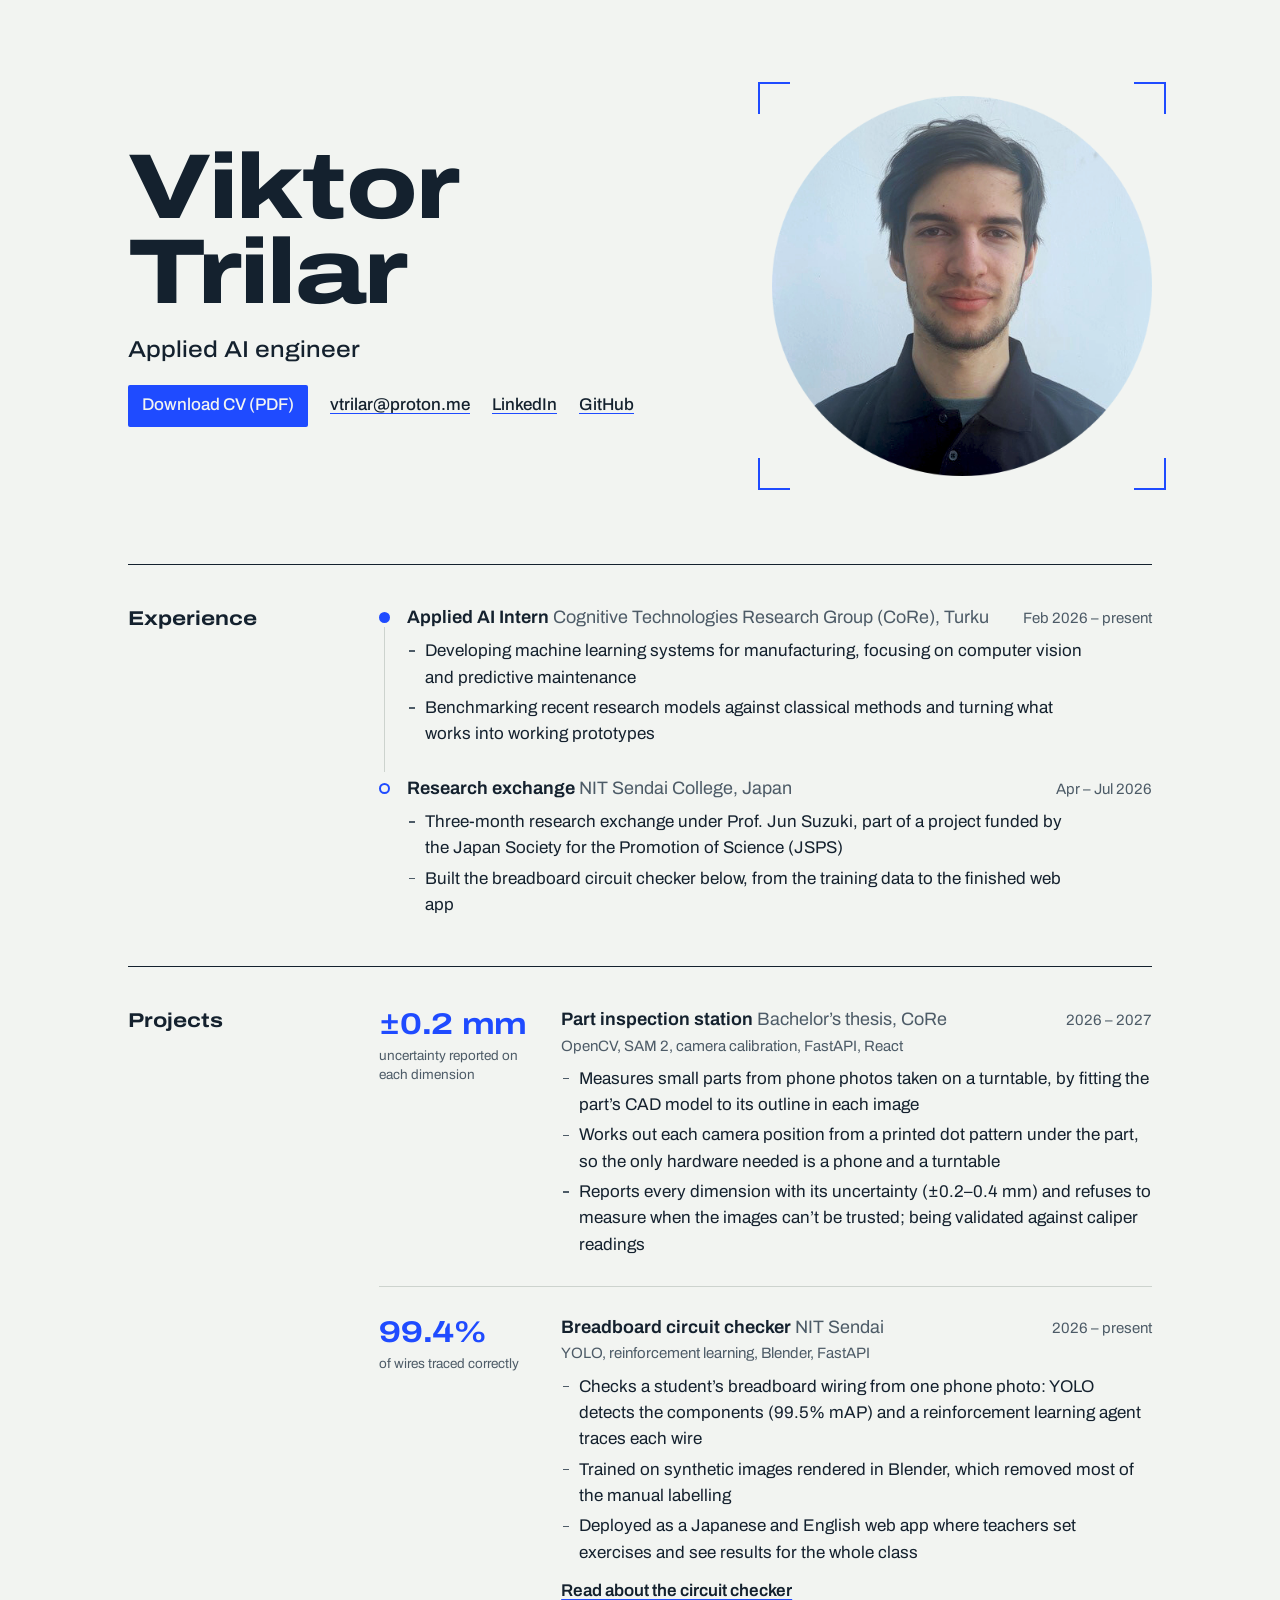
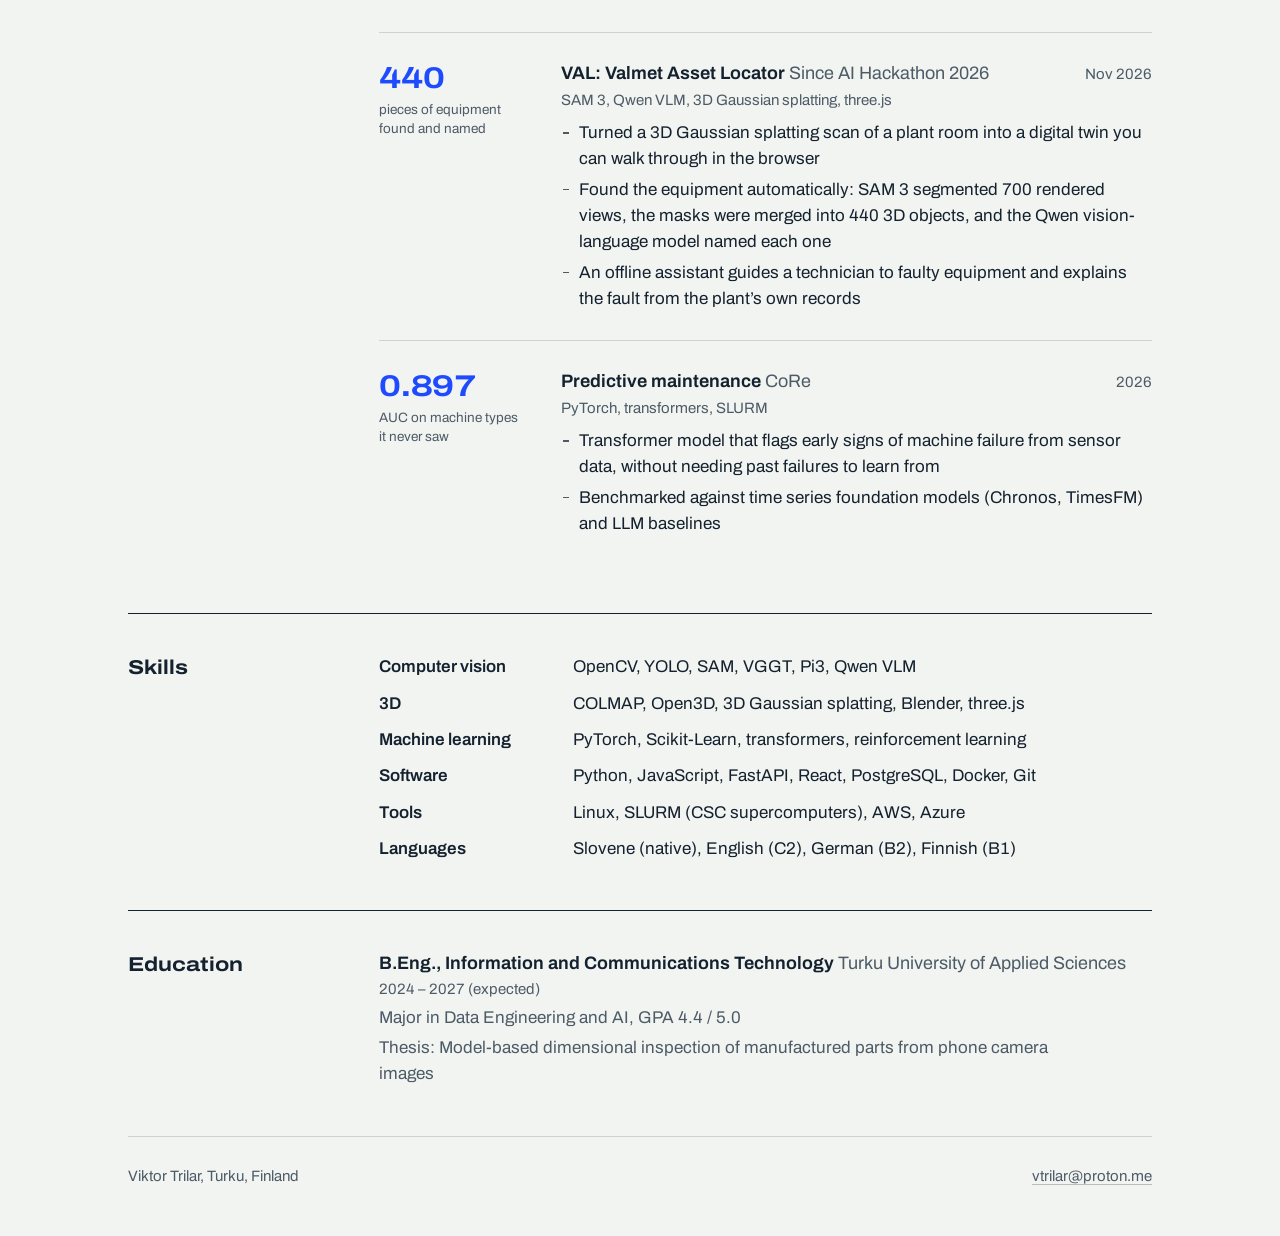
==== index.html @ 52348355 "Add benchmark baselines and journal publication note Co-Authored-By: Claude Opus 5.5 <noreply@anthro" ====
<!DOCTYPE html>
<html lang="en">
<head>
    <meta charset="UTF-8">
    <meta name="viewport" content="width=device-width, initial-scale=1.0">
    <title>Viktor Trilar, Applied AI Engineer</title>
    <meta name="description" content="Viktor Trilar is an applied AI engineer working on computer vision for manufacturing: measuring parts from phone photos, checking breadboard circuits, and turning 3D scans into digital twins.">
    <meta property="og:title" content="Viktor Trilar, Applied AI Engineer">
    <meta property="og:description" content="Computer vision for manufacturing: part inspection from phone photos, breadboard circuit checking, 3D digital twins.">
    <meta property="og:image" content="https://viktortrilar.github.io/Images/og_image.png">
    <meta property="og:image:width" content="1200">
    <meta property="og:image:height" content="630">
    <meta property="og:image:alt" content="Viktor Trilar, Applied AI engineer">
    <meta property="og:url" content="https://viktortrilar.github.io/">
    <meta property="og:type" content="website">
    <meta property="og:site_name" content="Viktor Trilar">
    <meta name="twitter:card" content="summary_large_image">
    <meta name="theme-color" content="#1F4BFF">
    <link rel="preconnect" href="https://fonts.googleapis.com">
    <link rel="preconnect" href="https://fonts.gstatic.com" crossorigin>
    <link href="https://fonts.googleapis.com/css2?family=Archivo:wdth,wght@62..125,100..900&display=swap" rel="stylesheet">
    <link rel="stylesheet" href="styles.css?v=2">
</head>
<body>

<div class="wrap">

    <header class="hero">
        <div>
            <h1 class="name">Viktor Trilar</h1>
            <p class="role">Applied AI engineer</p>
            <ul class="contact">
                <li class="cv"><a href="Images/Viktor_Trilar_CV.pdf" target="_blank" rel="noopener">Download CV (PDF)</a></li>
                <li><a href="mailto:vtrilar@proton.me">vtrilar@proton.me</a></li>
                <li><a href="https://www.linkedin.com/in/viktortrilar/" target="_blank" rel="noopener">LinkedIn</a></li>
                <li><a href="https://github.com/viktortrilar" target="_blank" rel="noopener">GitHub</a></li>
            </ul>
        </div>

        <div class="portrait"><img src="Images/Viktor_Trilar.png" alt="Portrait of Viktor Trilar" width="476" height="476"></div>
    </header>

    <section class="section" aria-labelledby="h-exp">
        <h2 id="h-exp">Experience</h2>
        <ol class="timeline" reversed>
            <li class="current">
                <div class="entry-head">
                    <h3>Applied AI Intern <span>Cognitive Technologies Research Group (CoRe), Turku</span></h3>
                    <span class="date">Feb 2026 – present</span>
                </div>
                <ul class="points">
                    <li>Developing machine learning systems for manufacturing, focusing on computer vision and predictive maintenance</li>
                    <li>Benchmarking recent research models against classical methods and turning what works into working prototypes</li>
                </ul>
            </li>
            <li>
                <div class="entry-head">
                    <h3>Research exchange <span>NIT Sendai College, Japan</span></h3>
                    <span class="date">Apr – Jul 2026</span>
                </div>
                <ul class="points">
                    <li>Three-month research exchange under Prof. Jun Suzuki, part of a project funded by the Japan Society for the Promotion of Science (JSPS)</li>
                    <li>Built the breadboard circuit checker below, from the training data to the finished web app</li>
                </ul>
            </li>
        </ol>
    </section>

    <section class="section" aria-labelledby="h-proj">
        <h2 id="h-proj">Projects</h2>
        <ol class="projects">
            <li class="project">
                <div class="figure"><strong>±0.2 mm</strong><span>uncertainty reported on each dimension</span></div>
                <div>
                    <div class="entry-head">
                        <h3>Part inspection station <span>Bachelor’s thesis, CoRe</span></h3>
                        <span class="date">2026 – 2027</span>
                    </div>
                    <p class="stack">OpenCV, SAM 2, camera calibration, FastAPI, React</p>
                    <ul class="points">
                        <li>Measures small parts from phone photos taken on a turntable, by fitting the part’s CAD model to its outline in each image</li>
                        <li>Works out each camera position from a printed dot pattern under the part, so the only hardware needed is a phone and a turntable</li>
                        <li>Reports every dimension with its uncertainty (±0.2–0.4 mm) and refuses to measure when the images can’t be trusted; being validated against caliper readings</li>
                    </ul>
                </div>
            </li>
            <li class="project">
                <div class="figure"><strong>99.4%</strong><span>of wires traced correctly</span></div>
                <div>
                    <div class="entry-head">
                        <h3>Breadboard circuit checker <span>NIT Sendai</span></h3>
                        <span class="date">2026 – present</span>
                    </div>
                    <p class="stack">YOLO, reinforcement learning, Blender, FastAPI</p>
                    <ul class="points">
                        <li>Checks a student’s breadboard wiring from one phone photo: YOLO detects the components (99.5% mAP) and a reinforcement learning agent traces each wire</li>
                        <li>Trained on synthetic images rendered in Blender, which removed most of the manual labelling</li>
                        <li>Deployed as a Japanese and English web app where teachers set exercises and see results for the whole class</li>
                    </ul>
                    <a class="more" href="projects/breadboard.html">Read about the circuit checker</a>
                </div>
            </li>
            <li class="project">
                <div class="figure"><strong>440</strong><span>pieces of equipment found and named</span></div>
                <div>
                    <div class="entry-head">
                        <h3>VAL: Valmet Asset Locator <span>Since AI Hackathon 2026</span></h3>
                        <span class="date">Nov 2026</span>
                    </div>
                    <p class="stack">SAM 3, Qwen VLM, 3D Gaussian splatting, three.js</p>
                    <ul class="points">
                        <li>Turned a 3D Gaussian splatting scan of a plant room into a digital twin you can walk through in the browser</li>
                        <li>Found the equipment automatically: SAM 3 segmented 700 rendered views, the masks were merged into 440 3D objects, and the Qwen vision-language model named each one</li>
                        <li>An offline assistant guides a technician to faulty equipment and explains the fault from the plant’s own records</li>
                    </ul>
                </div>
            </li>
            <li class="project">
                <div class="figure"><strong>0.897</strong><span>AUC on machine types it never saw</span></div>
                <div>
                    <div class="entry-head">
                        <h3>Predictive maintenance <span>CoRe</span></h3>
                        <span class="date">2026</span>
                    </div>
                    <p class="stack">PyTorch, transformers, SLURM</p>
                    <ul class="points">
                        <li>Transformer model that flags early signs of machine failure from sensor data, without needing past failures to learn from</li>
                        <li>Benchmarked against time series foundation models (Chronos, TimesFM) and LLM baselines</li>
                    </ul>
                </div>
            </li>
        </ol>
    </section>

    <section class="section" aria-labelledby="h-skills">
        <h2 id="h-skills">Skills</h2>
        <dl class="skills">
            <dt>Computer vision</dt><dd>OpenCV, YOLO, SAM, VGGT, Pi3, Qwen VLM</dd>
            <dt>3D</dt><dd>COLMAP, Open3D, 3D Gaussian splatting, Blender, three.js</dd>
            <dt>Machine learning</dt><dd>PyTorch, Scikit-Learn, transformers, reinforcement learning</dd>
            <dt>Software</dt><dd>Python, JavaScript, FastAPI, React, PostgreSQL, Docker, Git</dd>
            <dt>Tools</dt><dd>Linux, SLURM (CSC supercomputers), AWS, Azure</dd>
            <dt>Languages</dt><dd>Slovene (native), English (C2), German (B2), Finnish (B1)</dd>
        </dl>
    </section>

    <section class="section" aria-labelledby="h-edu">
        <h2 id="h-edu">Education</h2>
        <div class="edu">
            <div class="entry-head">
                <h3>B.Eng., Information and Communications Technology <span>Turku University of Applied Sciences</span></h3>
                <span class="date">2024 – 2027 (expected)</span>
            </div>
            <p>Major in Data Engineering and AI, GPA 4.4 / 5.0</p>
            <p>Thesis: Model-based dimensional inspection of manufactured parts from phone camera images</p>
        </div>
    </section>

    <footer class="footer">
        <span>Viktor Trilar, Turku, Finland</span>
        <a href="mailto:vtrilar@proton.me">vtrilar@proton.me</a>
    </footer>

</div>

</body>
</html>
---- styles.css ----
/* Viktor Trilar — portfolio
   One family (Archivo), width axis used for display.
   Single accent: printed-target ultramarine. */

*, *::before, *::after { margin: 0; padding: 0; box-sizing: border-box; }

:root {
    --paper:  #F2F4F1;
    --ink:    #14212E;
    --ink-2:  #4D5B67;
    --rule:   #CDD3CE;
    --signal: #1F4BFF;
    --dot:    #14212E;
    --wrap:   1120px;
    --gutter: clamp(16px, 5vw, 48px);
    color-scheme: light;
}

@media (prefers-color-scheme: dark) {
    :root:not([data-theme="light"]) {
        --paper:  #0F1720;
        --ink:    #E6EBEF;
        --ink-2:  #93A1AD;
        --rule:   #2A3642;
        --signal: #7D97FF;
        --dot:    #C9D3DC;
        color-scheme: dark;
    }
}
:root[data-theme="dark"] {
    --paper:  #0F1720;
    --ink:    #E6EBEF;
    --ink-2:  #93A1AD;
    --rule:   #2A3642;
    --signal: #7D97FF;
    --dot:    #C9D3DC;
    color-scheme: dark;
}

html { -webkit-text-size-adjust: 100%; }

body {
    background: var(--paper);
    color: var(--ink);
    font-family: 'Archivo', system-ui, sans-serif;
    font-variation-settings: 'wdth' 100;
    font-size: 17px;
    line-height: 1.55;
    font-feature-settings: 'tnum' 1;
    -webkit-font-smoothing: antialiased;
}

a { color: inherit; text-decoration-color: color-mix(in srgb, currentColor 35%, transparent); text-underline-offset: 3px; text-decoration-thickness: 1px; }
a:hover { color: var(--signal); text-decoration-color: currentColor; }
:focus-visible { outline: 2px solid var(--signal); outline-offset: 3px; border-radius: 2px; }

.wrap { max-width: var(--wrap); margin: 0 auto; padding: 0 var(--gutter); }

/* ── Hero ─────────────────────────────── */
.hero {
    display: grid;
    grid-template-columns: minmax(0, 1.4fr) minmax(0, 1fr);
    gap: clamp(24px, 5vw, 72px);
    align-items: center;
    padding-top: clamp(40px, 8vw, 96px);
    padding-bottom: clamp(40px, 7vw, 88px);
}

.portrait {
    position: relative;
    justify-self: end;
    width: min(100%, 380px);
    aspect-ratio: 1;
}
.portrait img { width: 100%; height: 100%; object-fit: cover; display: block; }
/* bounding-box corner brackets */
.portrait::before, .portrait::after {
    content: ''; position: absolute; inset: -14px; pointer-events: none;
    border: 2px solid var(--signal);
    clip-path: polygon(0 0, 32px 0, 32px 2px, 2px 2px, 2px 32px, 0 32px,
                       0 calc(100% - 32px), 2px calc(100% - 32px), 2px calc(100% - 2px), 32px calc(100% - 2px), 32px 100%, 0 100%);
}
.portrait::after { transform: scaleX(-1); }

.name {
    font-variation-settings: 'wdth' 125;
    font-weight: 800;
    font-size: clamp(44px, 7.4vw, 92px);
    line-height: 0.92;
    letter-spacing: -0.02em;
    margin-bottom: 20px;
}
.role {
    font-variation-settings: 'wdth' 112;
    font-weight: 500;
    font-size: clamp(19px, 2vw, 23px);
    line-height: 1.3;
    margin-bottom: 28px;
}
.intro { color: var(--ink-2); max-width: 46ch; margin-bottom: 28px; }

.contact { list-style: none; display: flex; flex-wrap: wrap; gap: 10px 22px; font-weight: 500; }
.contact a { text-decoration-color: var(--signal); }
.contact .cv a {
    display: inline-block; padding: 7px 14px 8px; margin-top: -8px;
    background: var(--signal); color: var(--paper); text-decoration: none; border-radius: 2px;
}
.contact .cv a:hover { background: var(--ink); color: var(--paper); }

/* ── Sections ─────────────────────────── */
.section {
    display: grid;
    grid-template-columns: 200px minmax(0, 1fr);
    gap: 0 clamp(24px, 4vw, 56px);
    padding: 40px 0 48px;
    border-top: 1.5px solid var(--ink);
}
.section > h2 {
    font-variation-settings: 'wdth' 118;
    font-weight: 700;
    font-size: 20px;
    line-height: 1.3;
}

/* Experience timeline */
.timeline { list-style: none; position: relative; }
.timeline > li { position: relative; padding-left: 28px; padding-bottom: 28px; }
.timeline > li:last-child { padding-bottom: 0; }
.timeline > li::before {
    content: ''; position: absolute; left: 0; top: 7px;
    width: 11px; height: 11px; border-radius: 50%;
    border: 2px solid var(--signal); background: var(--paper);
}
.timeline > li.current::before { background: var(--signal); }
.timeline > li:not(:last-child)::after {
    content: ''; position: absolute; left: 5px; top: 22px; bottom: 4px; width: 1px; background: var(--rule);
}

.entry-head { display: flex; flex-wrap: wrap; justify-content: space-between; gap: 2px 20px; align-items: baseline; }
.entry-head h3 { font-size: 18px; font-weight: 650; line-height: 1.35; }
.entry-head h3 span { font-weight: 400; color: var(--ink-2); }
.date { font-size: 15px; color: var(--ink-2); white-space: nowrap; }

.points { list-style: none; margin-top: 8px; max-width: 68ch; }
.points li { position: relative; padding-left: 18px; margin-top: 4px; color: var(--ink); }
.points li::before { content: ''; position: absolute; left: 2px; top: 0.72em; width: 6px; height: 1.5px; background: var(--ink-2); }

/* Projects */
.projects { list-style: none; }
.project {
    display: grid;
    grid-template-columns: 150px minmax(0, 1fr);
    gap: 0 32px;
    padding: 28px 0;
    border-top: 1px solid var(--rule);
}
.project:first-child { border-top: 0; padding-top: 0; }
.figure { padding-top: 2px; }
.figure strong {
    display: block;
    font-variation-settings: 'wdth' 120;
    font-weight: 700;
    font-size: 30px;
    line-height: 1;
    letter-spacing: -0.01em;
    color: var(--signal);
    white-space: nowrap;
}
.figure span { display: block; font-size: 13.5px; line-height: 1.4; color: var(--ink-2); margin-top: 8px; max-width: 18ch; }
.stack { font-size: 15px; color: var(--ink-2); margin-top: 2px; }
.more { display: inline-block; margin-top: 12px; font-weight: 600; text-decoration-color: var(--signal); }

/* Skills */
.skills { display: grid; grid-template-columns: 170px minmax(0, 1fr); gap: 10px 24px; }
.skills dt { font-weight: 600; }
.skills dd { color: var(--ink); }

.edu p { color: var(--ink-2); margin-top: 4px; max-width: 68ch; }

.footer {
    display: flex; flex-wrap: wrap; justify-content: space-between; gap: 12px 24px;
    padding: 28px 0 48px; border-top: 1px solid var(--rule);
    font-size: 15px; color: var(--ink-2);
}

/* ── Project page ─────────────────────── */
.back { display: inline-block; margin-top: 32px; font-weight: 500; }
.page-head { padding: clamp(32px, 6vw, 72px) 0 clamp(32px, 5vw, 56px); max-width: 760px; }
.page-head .name { font-size: clamp(36px, 5.6vw, 68px); }
.page-head .intro { max-width: 60ch; }

.steps { list-style: none; counter-reset: step; }
.steps li { counter-increment: step; display: grid; grid-template-columns: 40px minmax(0, 1fr); gap: 0 12px; padding: 14px 0; border-top: 1px solid var(--rule); }
.steps li:first-child { border-top: 0; padding-top: 0; }
.steps li::before { content: counter(step); font-variation-settings: 'wdth' 120; font-weight: 700; color: var(--signal); font-size: 18px; line-height: 1.4; }
.steps h3 { font-size: 17px; font-weight: 650; }
.steps p { color: var(--ink-2); max-width: 64ch; }

.results { display: grid; grid-template-columns: repeat(2, minmax(0, 1fr)); gap: 28px 32px; }

/* ── Responsive ───────────────────────── */
@media (max-width: 860px) {
    .hero { grid-template-columns: 1fr; }
    .hero .portrait { justify-self: start; width: min(100%, 260px); order: -1; margin: 14px; }
    .section { grid-template-columns: 1fr; gap: 20px; }
}
@media (max-width: 560px) {
    body { font-size: 16px; }
    .project { grid-template-columns: 1fr; gap: 14px; }
    .figure { display: flex; align-items: baseline; gap: 12px; }
    .figure span { margin-top: 0; max-width: none; }
    .skills { grid-template-columns: 1fr; gap: 2px; }
    .skills dd { margin-bottom: 10px; }
    .results { grid-template-columns: 1fr; }
}
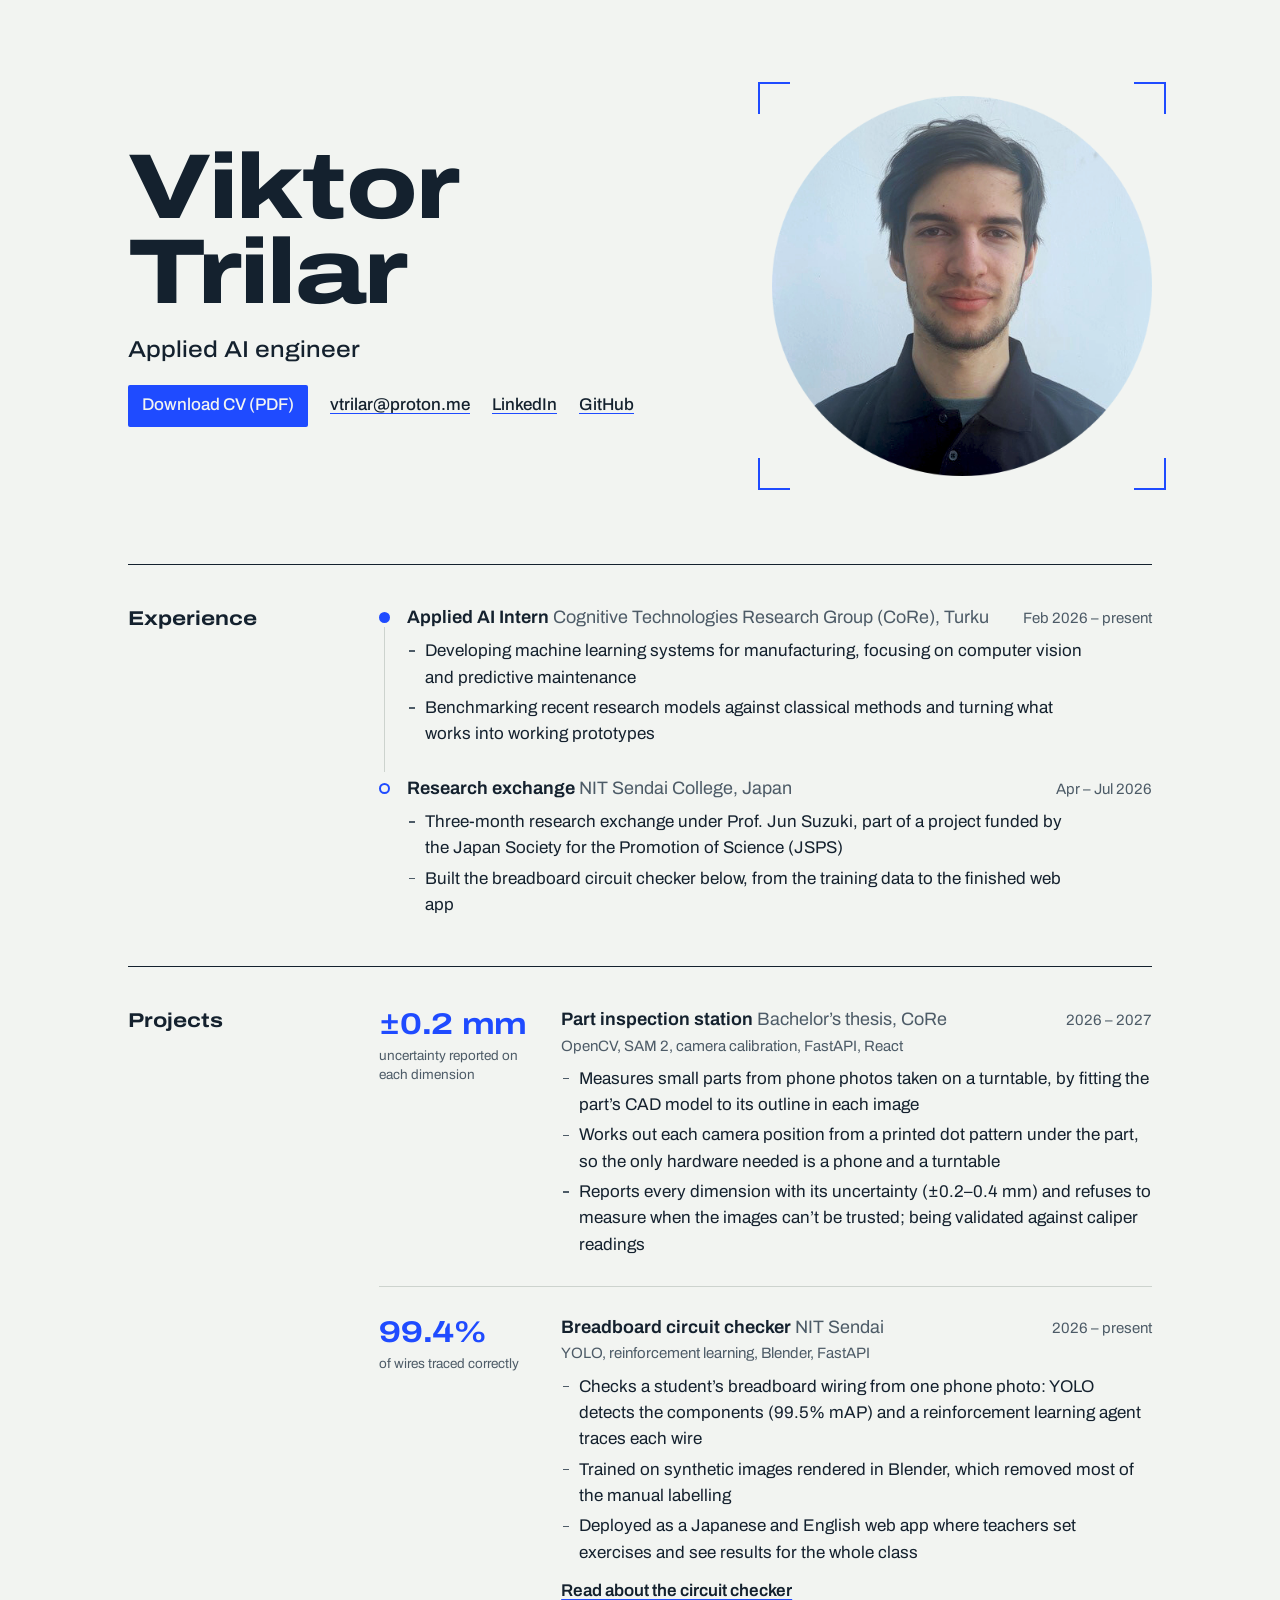
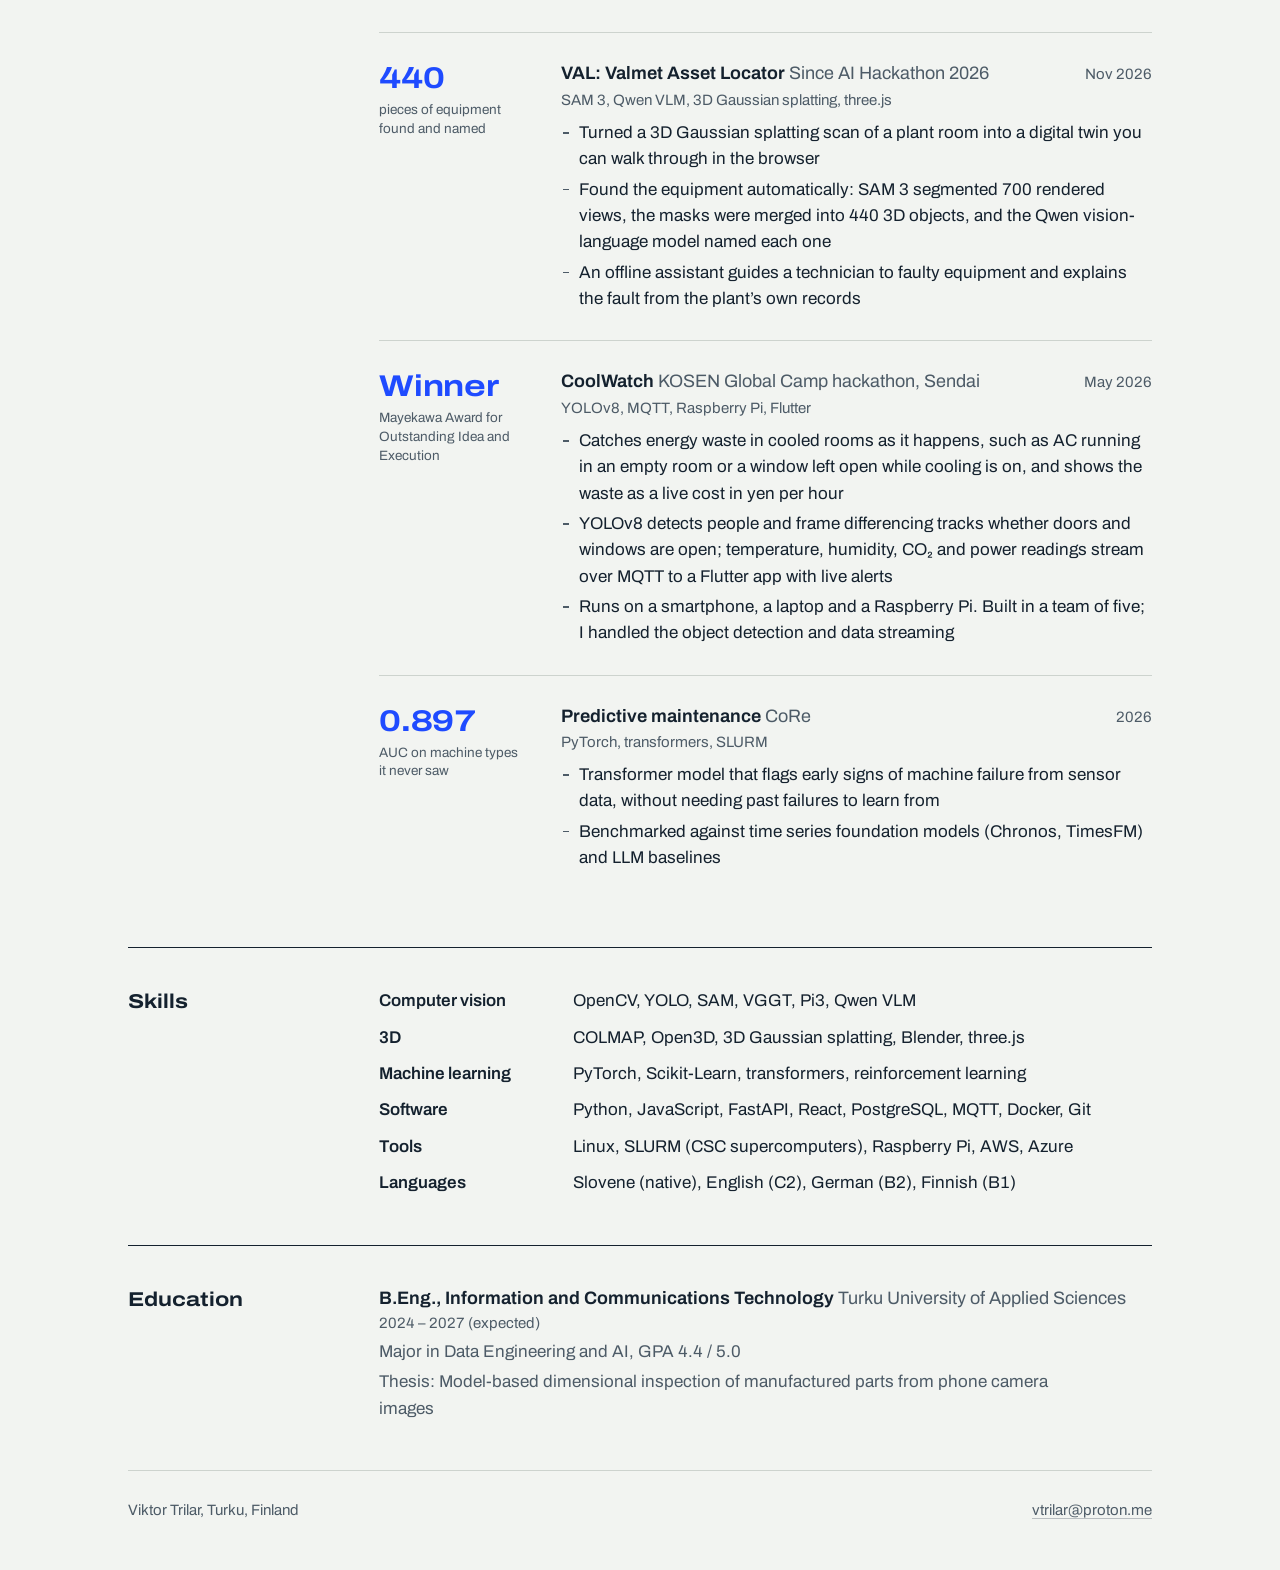
==== commit b30f5e6f: "Add CoolWatch hackathon project and Mayekawa Award Co-Authored-By: Claude Opus 5.5 <noreply@anthropi" ====
--- a/index.html
+++ b/index.html
@@ -7,9 +7,9 @@
     <meta name="description" content="Viktor Trilar is an applied AI engineer working on computer vision for manufacturing: measuring parts from phone photos, checking breadboard circuits, and turning 3D scans into digital twins.">
     <meta property="og:title" content="Viktor Trilar, Applied AI Engineer">
     <meta property="og:description" content="Computer vision for manufacturing: part inspection from phone photos, breadboard circuit checking, 3D digital twins.">
-    <meta property="og:image" content="https://viktortrilar.github.io/Images/og_image.png">
-    <meta property="og:image:width" content="1200">
-    <meta property="og:image:height" content="630">
+    <meta property="og:image" content="https://viktortrilar.github.io/Images/og_image.png?v=2">
+    <meta property="og:image:width" content="2400">
+    <meta property="og:image:height" content="1260">
     <meta property="og:image:alt" content="Viktor Trilar, Applied AI engineer">
     <meta property="og:url" content="https://viktortrilar.github.io/">
     <meta property="og:type" content="website">
@@ -116,6 +116,21 @@
                 </div>
             </li>
             <li class="project">
+                <div class="figure"><strong>Winner</strong><span>Mayekawa Award for Outstanding Idea and Execution</span></div>
+                <div>
+                    <div class="entry-head">
+                        <h3>CoolWatch <span>KOSEN Global Camp hackathon, Sendai</span></h3>
+                        <span class="date">May 2026</span>
+                    </div>
+                    <p class="stack">YOLOv8, MQTT, Raspberry Pi, Flutter</p>
+                    <ul class="points">
+                        <li>Catches energy waste in cooled rooms as it happens, such as AC running in an empty room or a window left open while cooling is on, and shows the waste as a live cost in yen per hour</li>
+                        <li>YOLOv8 detects people and frame differencing tracks whether doors and windows are open; temperature, humidity, CO₂ and power readings stream over MQTT to a Flutter app with live alerts</li>
+                        <li>Runs on a smartphone, a laptop and a Raspberry Pi. Built in a team of five; I handled the object detection and data streaming</li>
+                    </ul>
+                </div>
+            </li>
+            <li class="project">
                 <div class="figure"><strong>0.897</strong><span>AUC on machine types it never saw</span></div>
                 <div>
                     <div class="entry-head">
@@ -138,8 +153,8 @@
             <dt>Computer vision</dt><dd>OpenCV, YOLO, SAM, VGGT, Pi3, Qwen VLM</dd>
             <dt>3D</dt><dd>COLMAP, Open3D, 3D Gaussian splatting, Blender, three.js</dd>
             <dt>Machine learning</dt><dd>PyTorch, Scikit-Learn, transformers, reinforcement learning</dd>
-            <dt>Software</dt><dd>Python, JavaScript, FastAPI, React, PostgreSQL, Docker, Git</dd>
-            <dt>Tools</dt><dd>Linux, SLURM (CSC supercomputers), AWS, Azure</dd>
+            <dt>Software</dt><dd>Python, JavaScript, FastAPI, React, PostgreSQL, MQTT, Docker, Git</dd>
+            <dt>Tools</dt><dd>Linux, SLURM (CSC supercomputers), Raspberry Pi, AWS, Azure</dd>
             <dt>Languages</dt><dd>Slovene (native), English (C2), German (B2), Finnish (B1)</dd>
         </dl>
     </section>
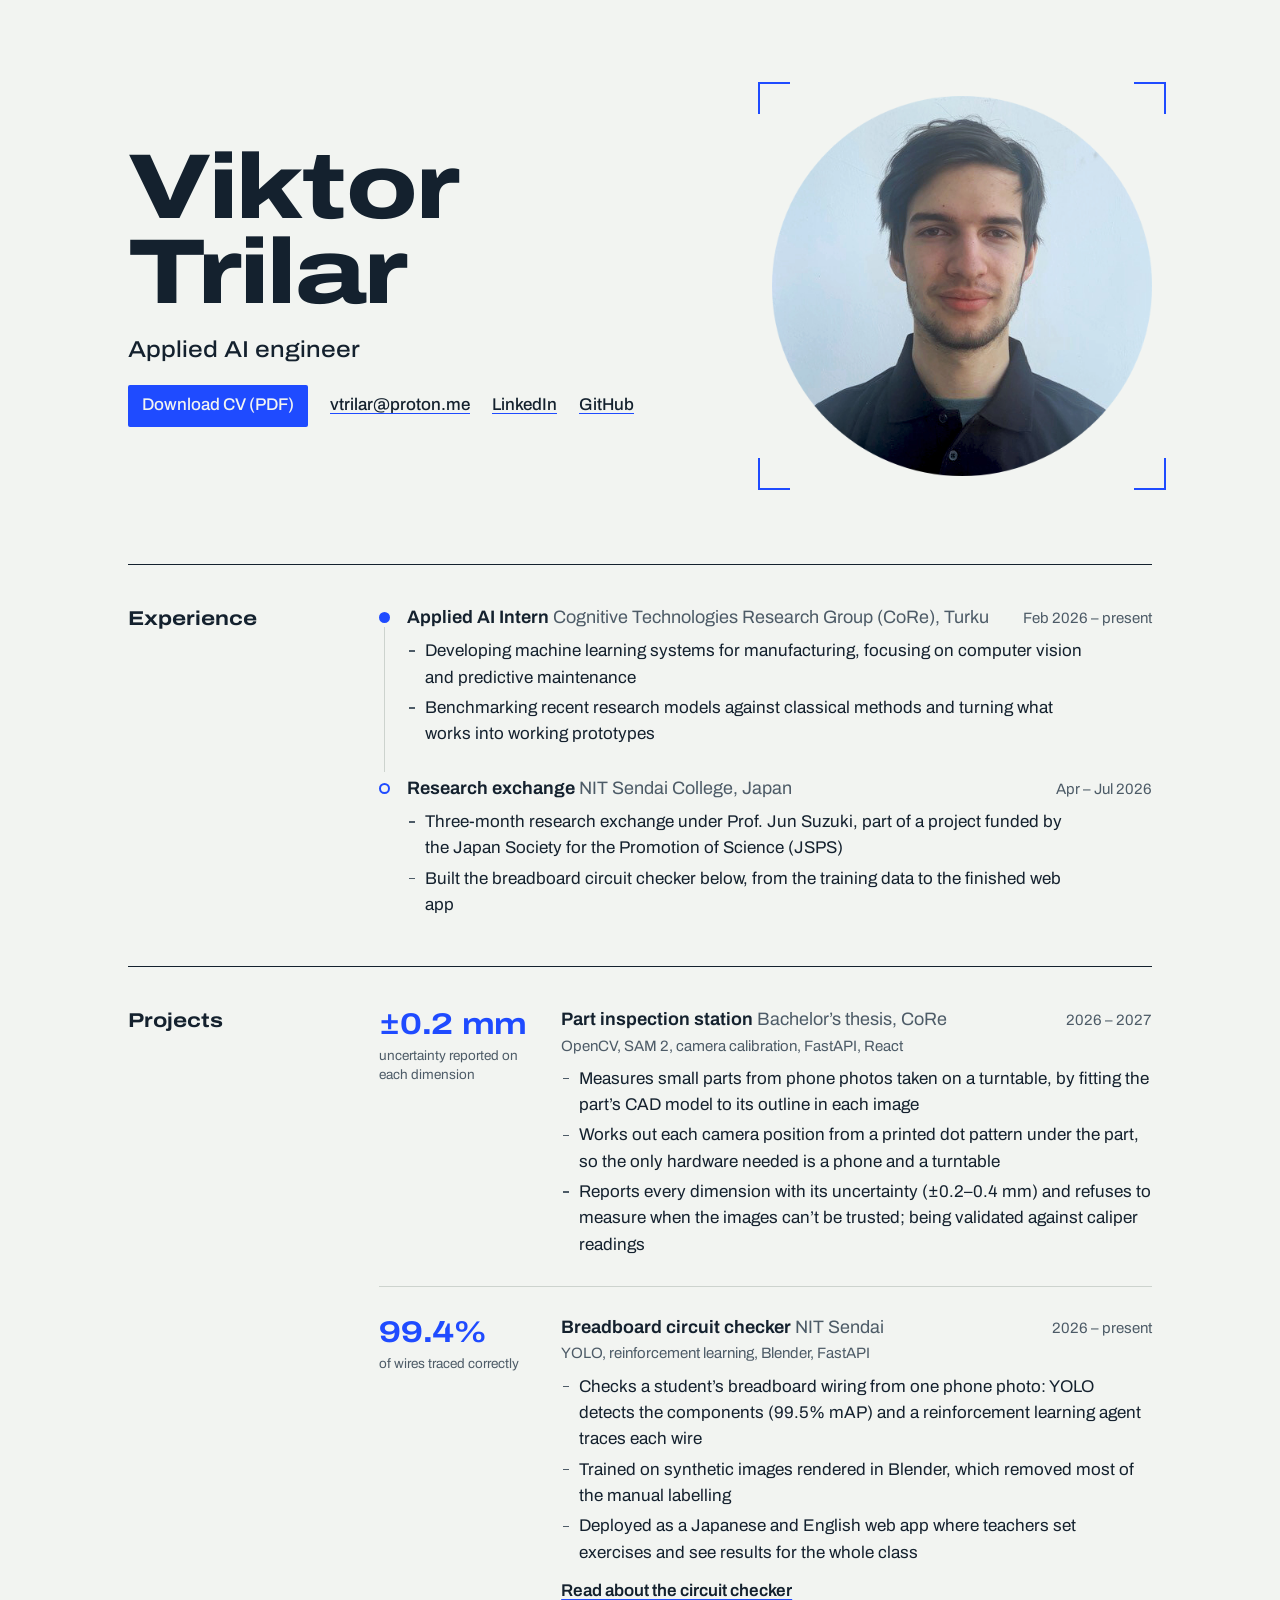
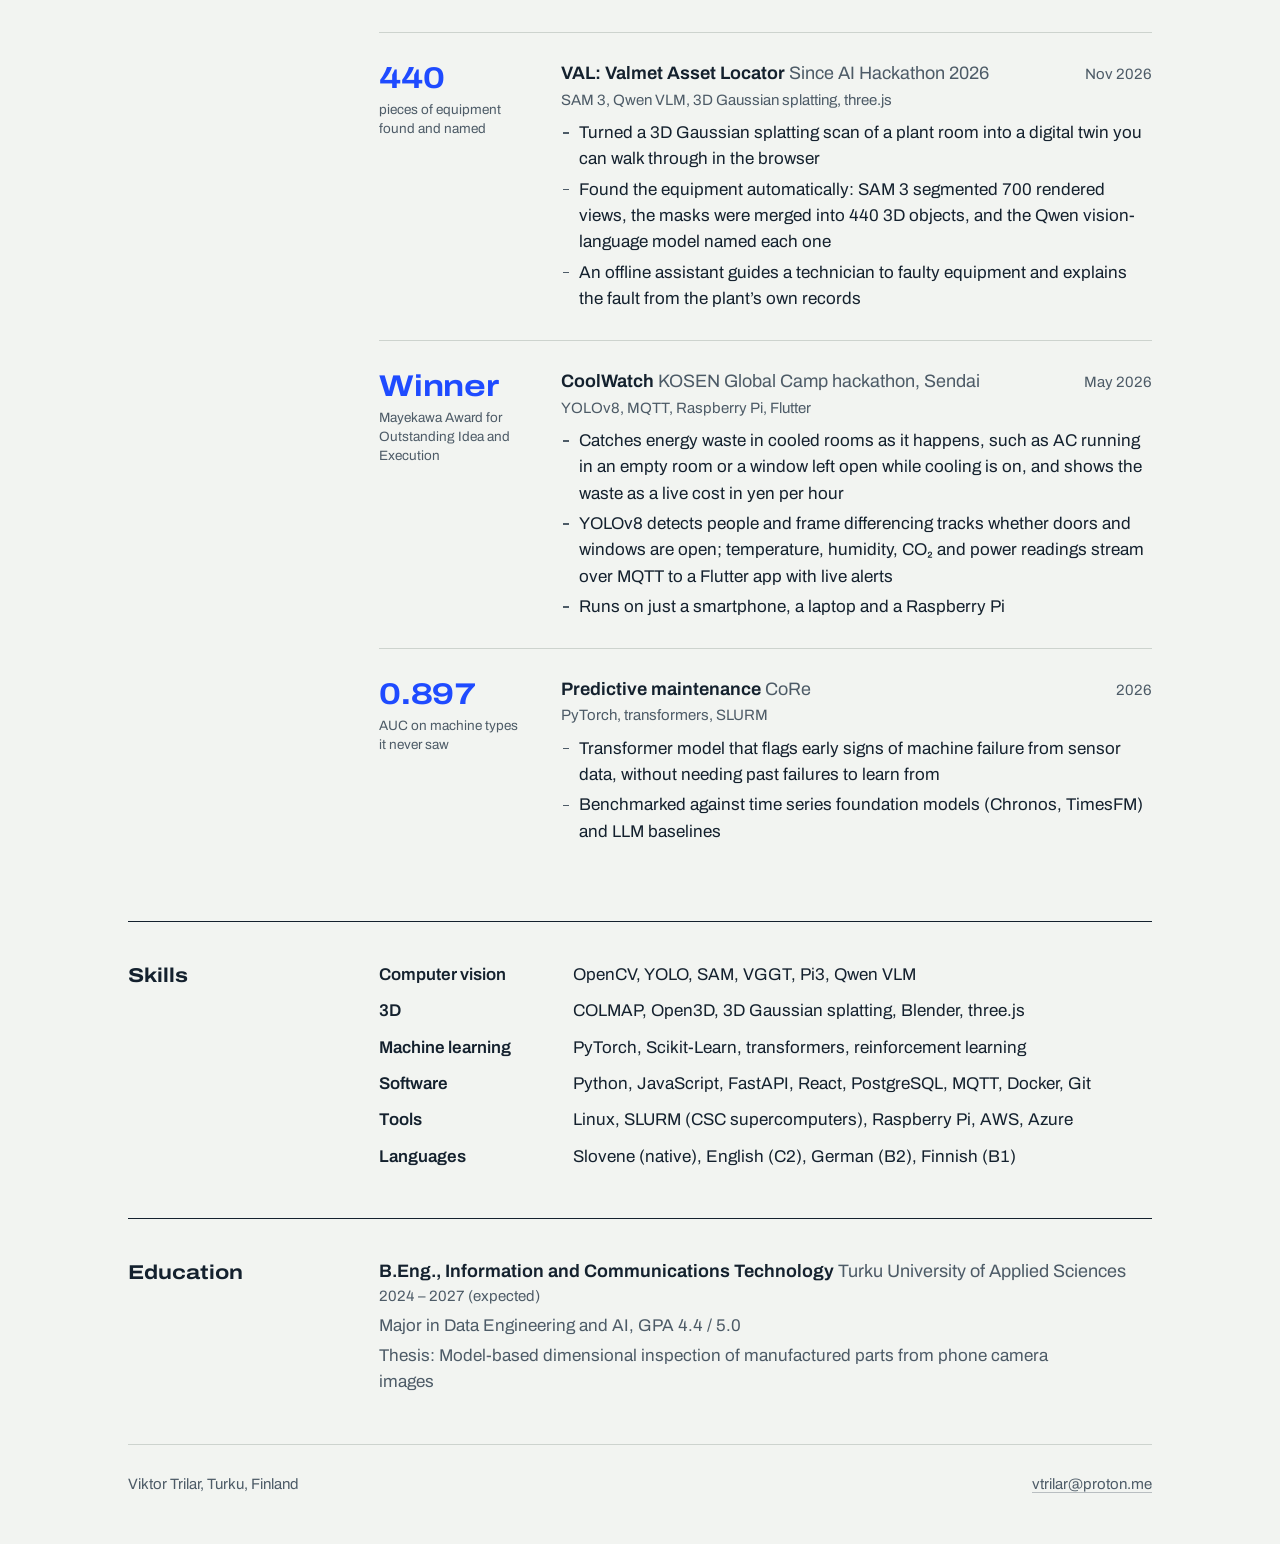
==== commit 068bf372: "CoolWatch: drop team mention Co-Authored-By: Claude Opus 5.5 <noreply@anthropic.com> Claude-Session:" ====
--- a/index.html
+++ b/index.html
@@ -126,7 +126,7 @@
                     <ul class="points">
                         <li>Catches energy waste in cooled rooms as it happens, such as AC running in an empty room or a window left open while cooling is on, and shows the waste as a live cost in yen per hour</li>
                         <li>YOLOv8 detects people and frame differencing tracks whether doors and windows are open; temperature, humidity, CO₂ and power readings stream over MQTT to a Flutter app with live alerts</li>
-                        <li>Runs on a smartphone, a laptop and a Raspberry Pi. Built in a team of five; I handled the object detection and data streaming</li>
+                        <li>Runs on just a smartphone, a laptop and a Raspberry Pi</li>
                     </ul>
                 </div>
             </li>
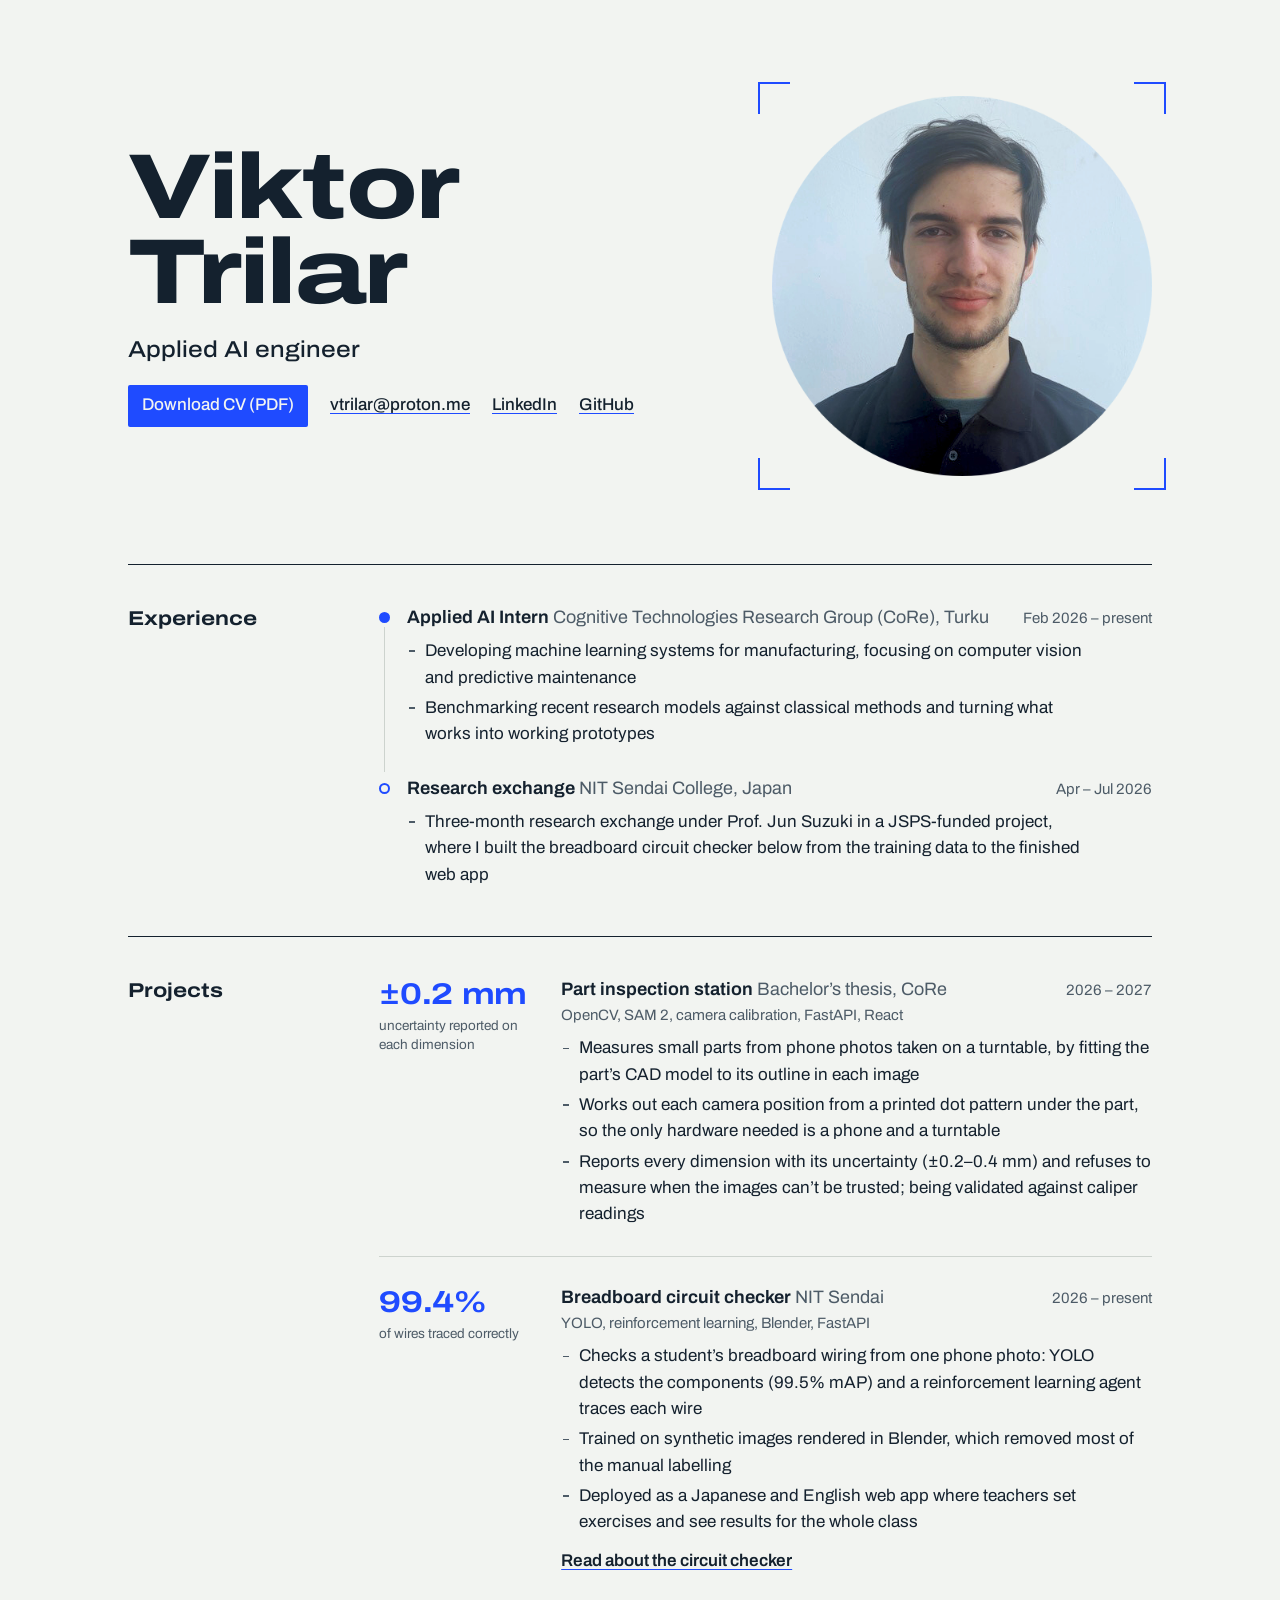
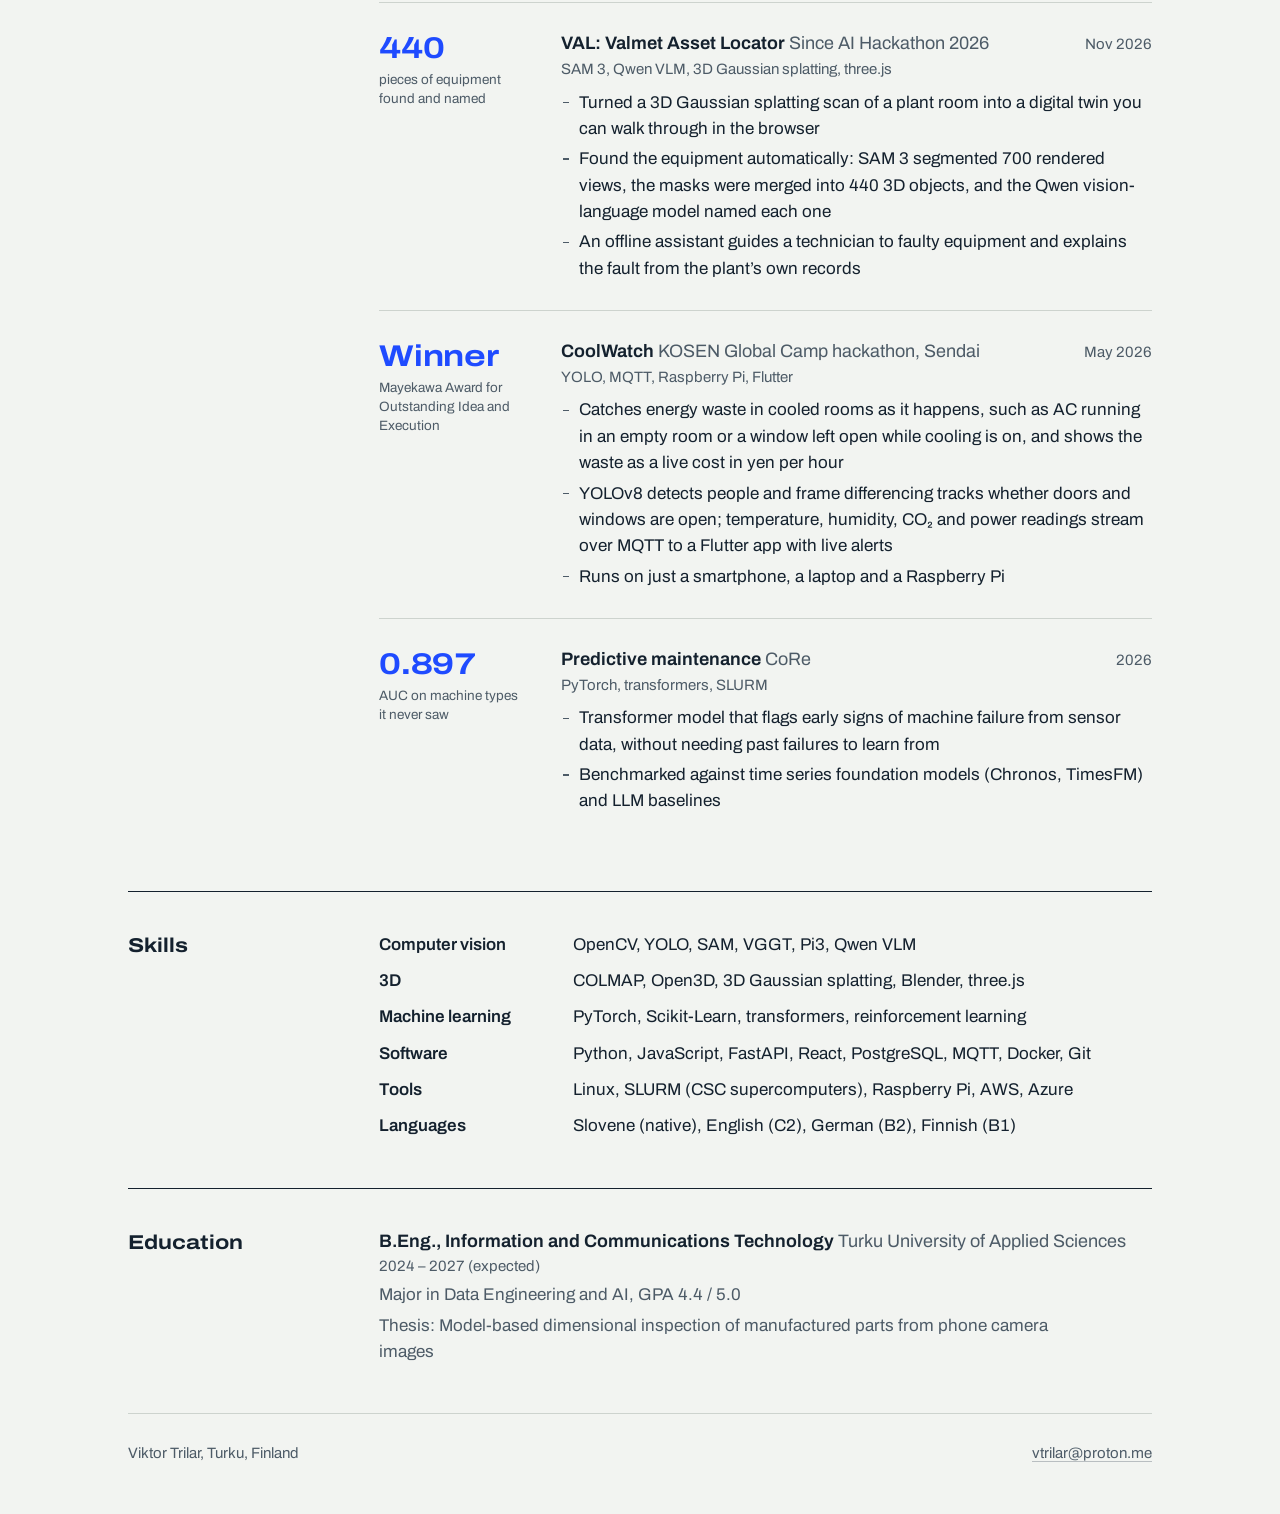
==== commit ed52763d: "Update CV with CoolWatch; match Sendai entry and CoolWatch stack to it Co-Authored-By: Claude Opus 5" ====
--- a/index.html
+++ b/index.html
@@ -59,8 +59,7 @@
                     <span class="date">Apr – Jul 2026</span>
                 </div>
                 <ul class="points">
-                    <li>Three-month research exchange under Prof. Jun Suzuki, part of a project funded by the Japan Society for the Promotion of Science (JSPS)</li>
-                    <li>Built the breadboard circuit checker below, from the training data to the finished web app</li>
+                    <li>Three-month research exchange under Prof. Jun Suzuki in a JSPS-funded project, where I built the breadboard circuit checker below from the training data to the finished web app</li>
                 </ul>
             </li>
         </ol>
@@ -122,7 +121,7 @@
                         <h3>CoolWatch <span>KOSEN Global Camp hackathon, Sendai</span></h3>
                         <span class="date">May 2026</span>
                     </div>
-                    <p class="stack">YOLOv8, MQTT, Raspberry Pi, Flutter</p>
+                    <p class="stack">YOLO, MQTT, Raspberry Pi, Flutter</p>
                     <ul class="points">
                         <li>Catches energy waste in cooled rooms as it happens, such as AC running in an empty room or a window left open while cooling is on, and shows the waste as a live cost in yen per hour</li>
                         <li>YOLOv8 detects people and frame differencing tracks whether doors and windows are open; temperature, humidity, CO₂ and power readings stream over MQTT to a Flutter app with live alerts</li>
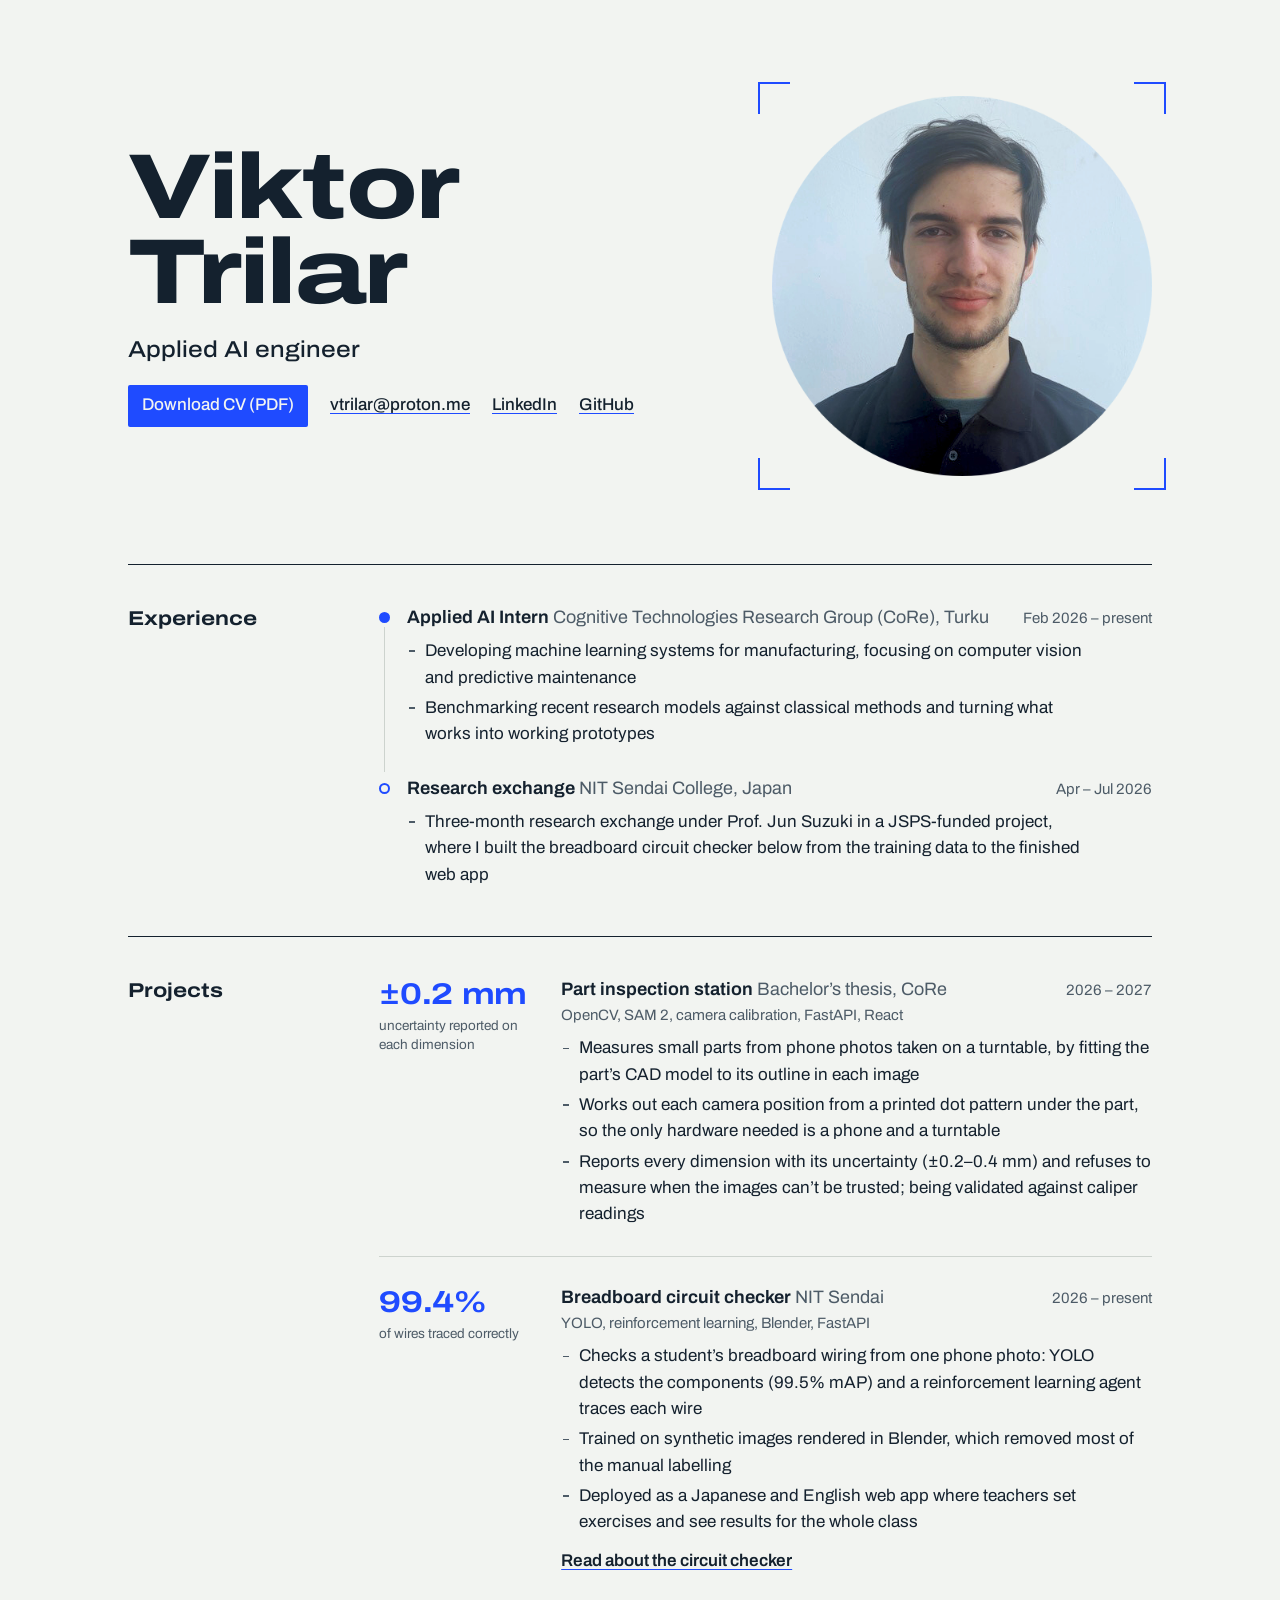
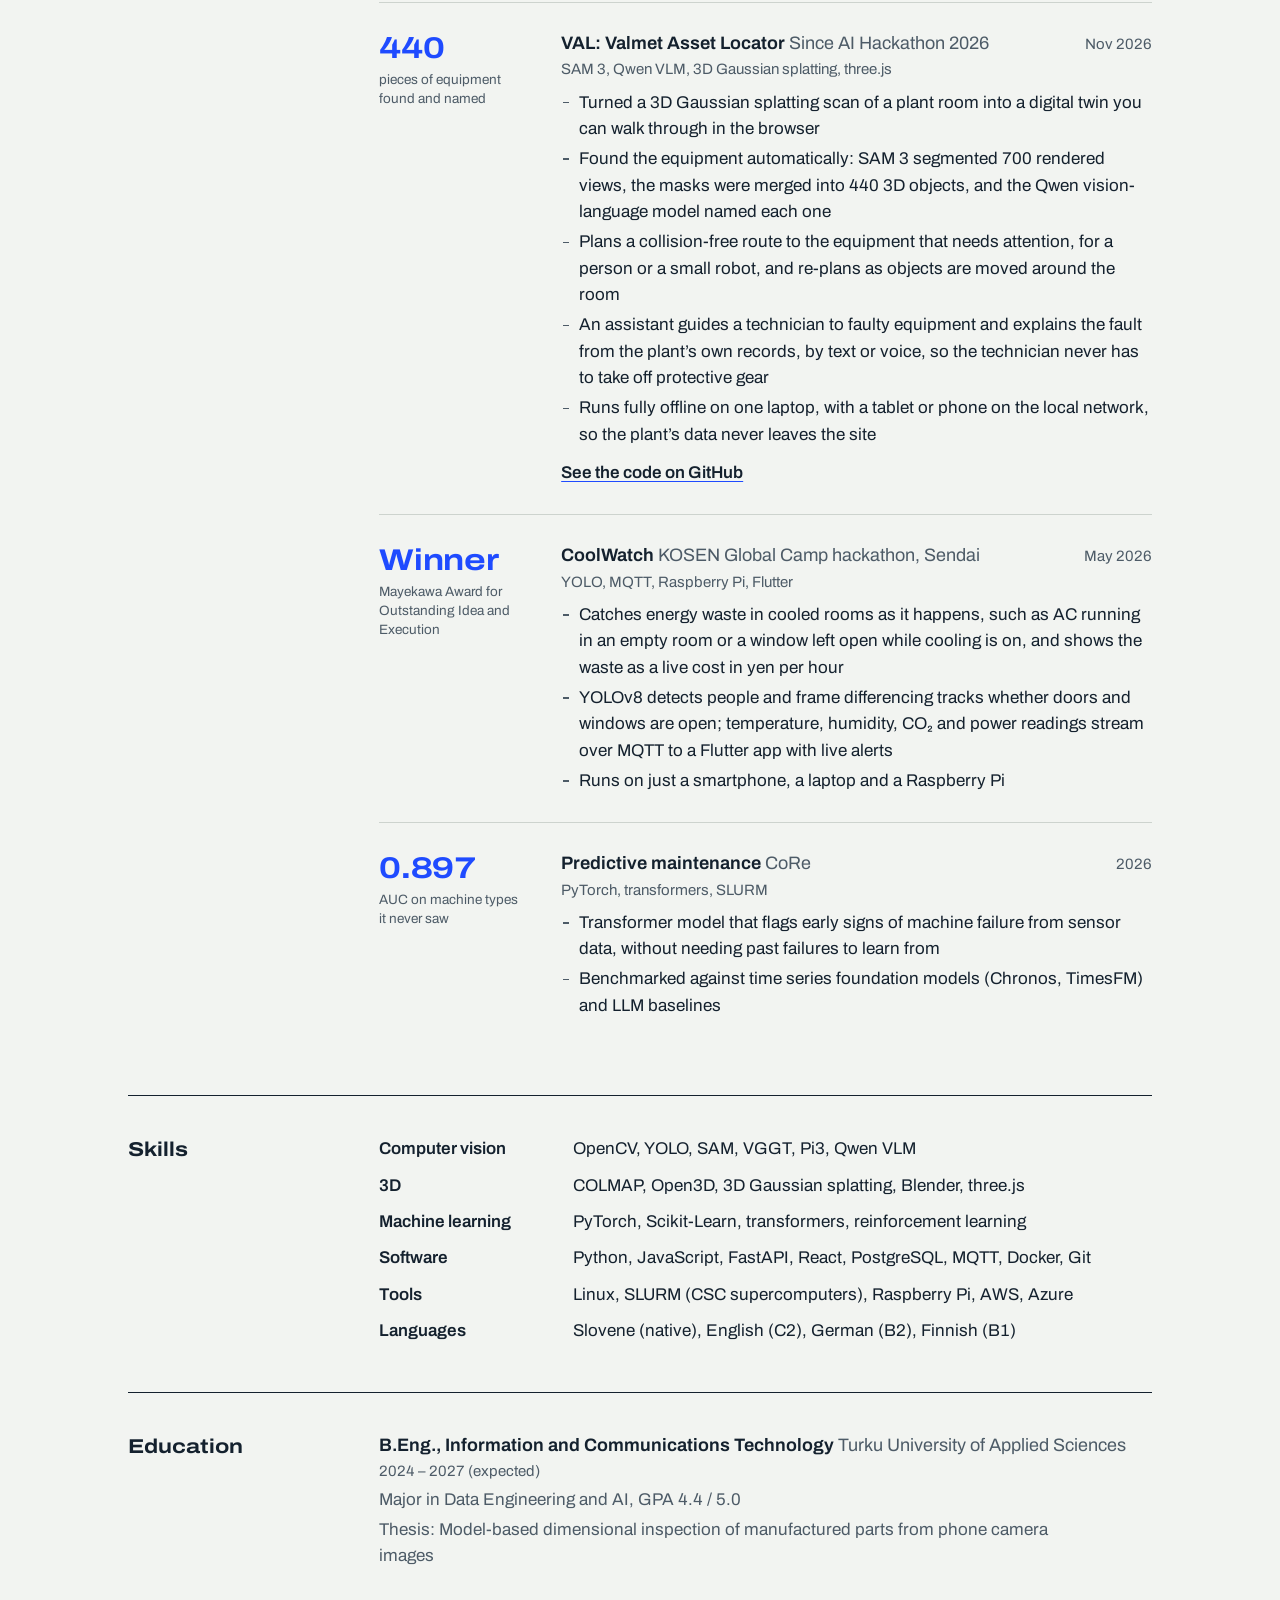
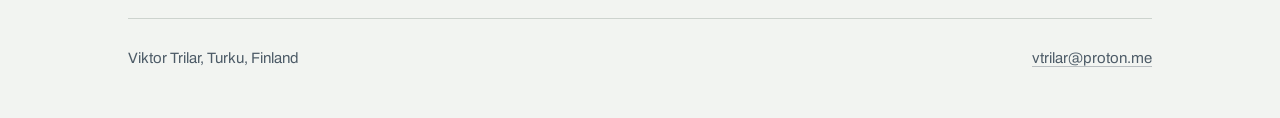
==== commit ad52ce46: "VAL: add routing, voice and offline details, link the hackathon repo Co-Authored-By: Claude Opus 5.5" ====
--- a/index.html
+++ b/index.html
@@ -110,8 +110,11 @@
                     <ul class="points">
                         <li>Turned a 3D Gaussian splatting scan of a plant room into a digital twin you can walk through in the browser</li>
                         <li>Found the equipment automatically: SAM 3 segmented 700 rendered views, the masks were merged into 440 3D objects, and the Qwen vision-language model named each one</li>
-                        <li>An offline assistant guides a technician to faulty equipment and explains the fault from the plant’s own records</li>
+                        <li>Plans a collision-free route to the equipment that needs attention, for a person or a small robot, and re-plans as objects are moved around the room</li>
+                        <li>An assistant guides a technician to faulty equipment and explains the fault from the plant’s own records, by text or voice, so the technician never has to take off protective gear</li>
+                        <li>Runs fully offline on one laptop, with a tablet or phone on the local network, so the plant’s data never leaves the site</li>
                     </ul>
+                    <a class="more" href="https://github.com/Sairanyx/VAL" target="_blank" rel="noopener">See the code on GitHub</a>
                 </div>
             </li>
             <li class="project">
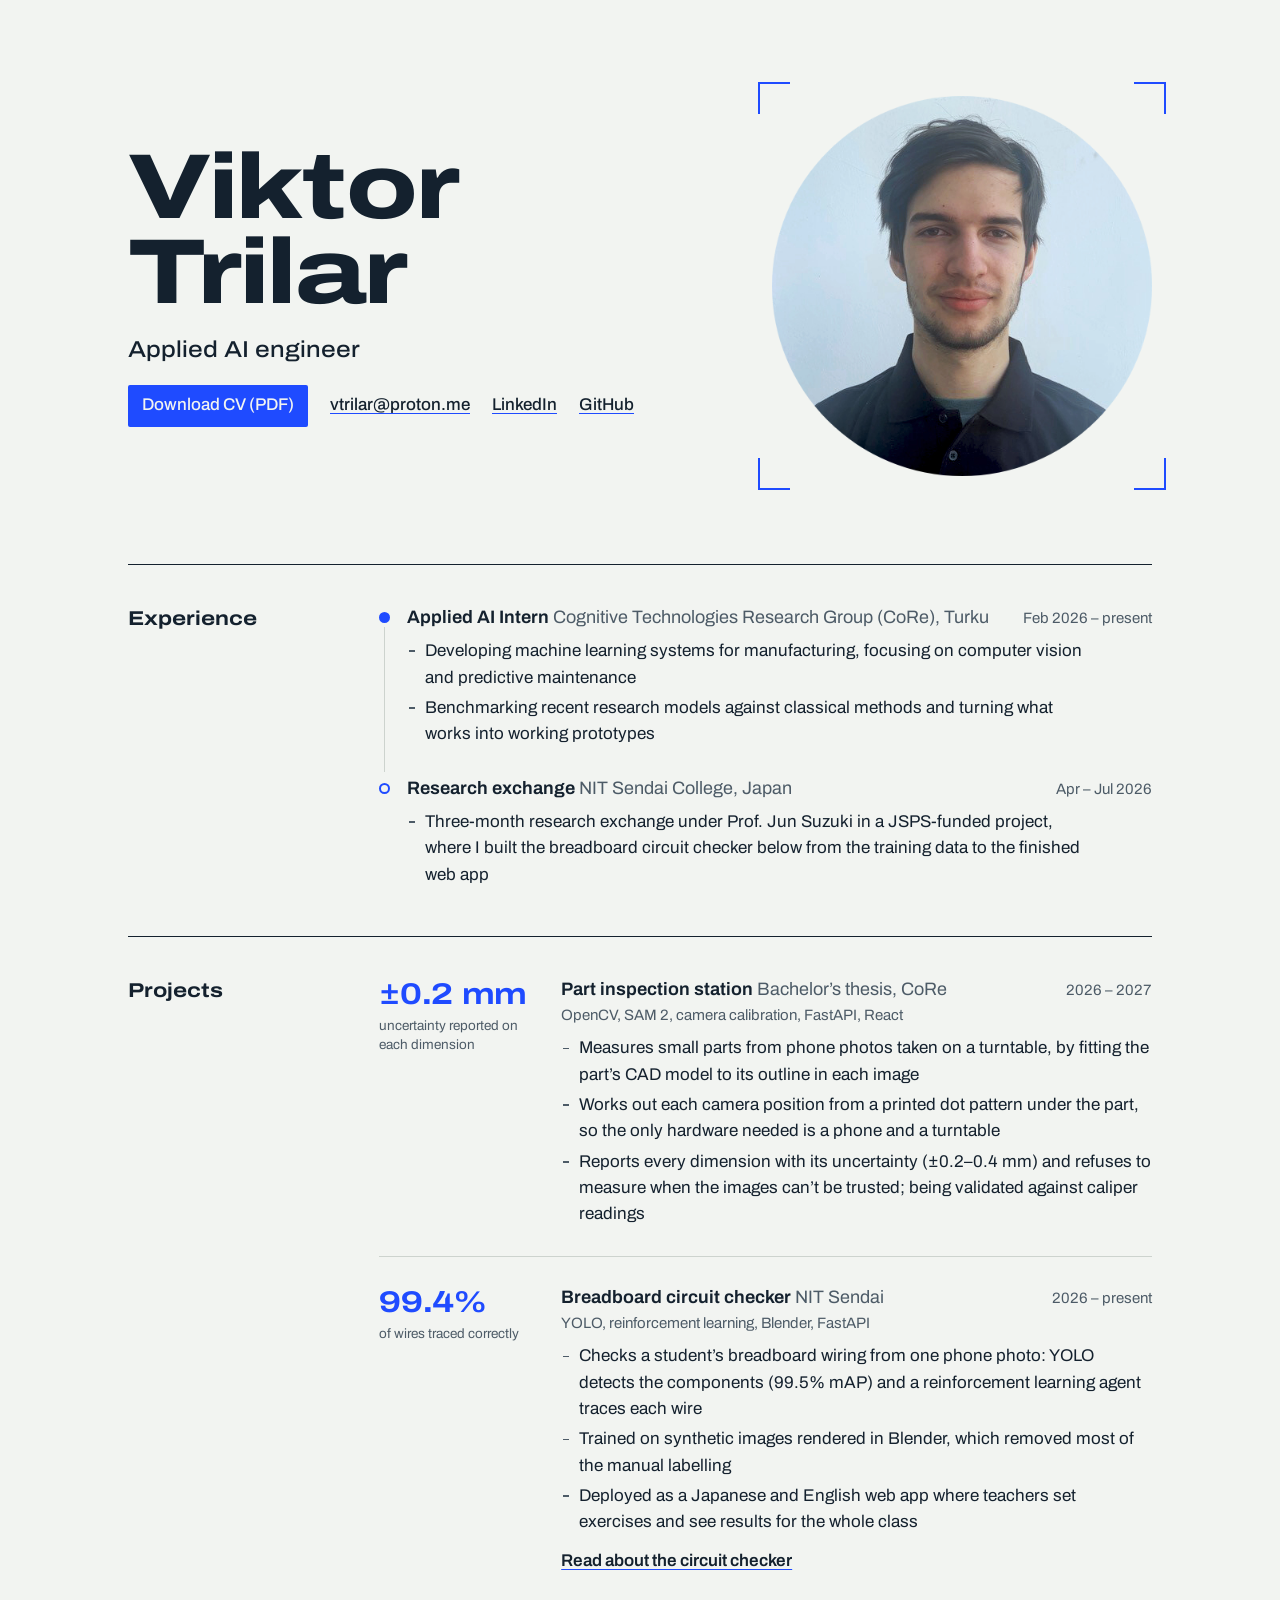
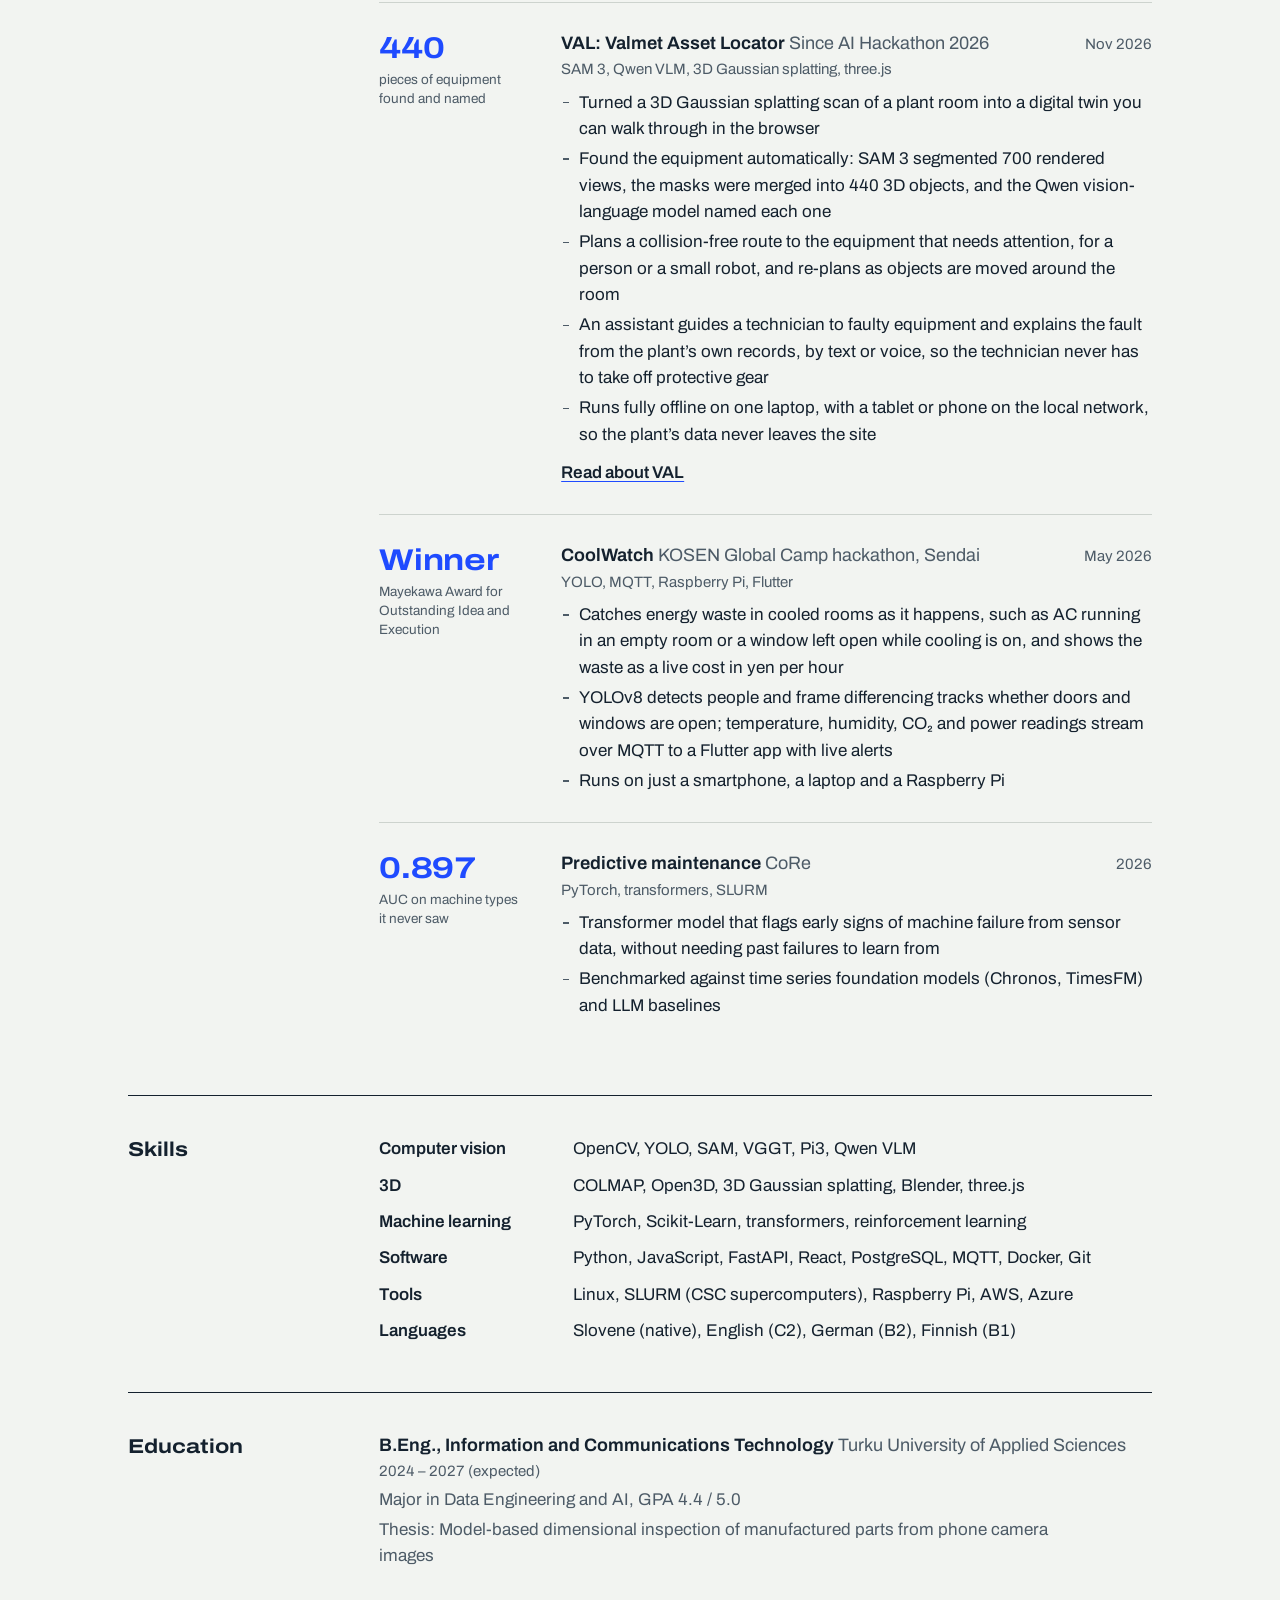
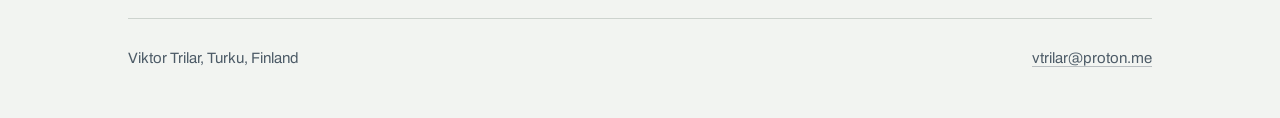
==== commit c673efae: "Add VAL project page with screenshots, results and how it works Co-Authored-By: Claude Opus 5.5 <nor" ====
--- a/index.html
+++ b/index.html
@@ -19,7 +19,7 @@
     <link rel="preconnect" href="https://fonts.googleapis.com">
     <link rel="preconnect" href="https://fonts.gstatic.com" crossorigin>
     <link href="https://fonts.googleapis.com/css2?family=Archivo:wdth,wght@62..125,100..900&display=swap" rel="stylesheet">
-    <link rel="stylesheet" href="styles.css?v=2">
+    <link rel="stylesheet" href="styles.css?v=3">
 </head>
 <body>
 
@@ -114,7 +114,7 @@
                         <li>An assistant guides a technician to faulty equipment and explains the fault from the plant’s own records, by text or voice, so the technician never has to take off protective gear</li>
                         <li>Runs fully offline on one laptop, with a tablet or phone on the local network, so the plant’s data never leaves the site</li>
                     </ul>
-                    <a class="more" href="https://github.com/Sairanyx/VAL" target="_blank" rel="noopener">See the code on GitHub</a>
+                    <a class="more" href="projects/val.html">Read about VAL</a>
                 </div>
             </li>
             <li class="project">
--- a/styles.css
+++ b/styles.css
@@ -197,12 +197,30 @@
 .steps p { color: var(--ink-2); max-width: 64ch; }
 
 .results { display: grid; grid-template-columns: repeat(2, minmax(0, 1fr)); gap: 28px 32px; }
+.results.three { grid-template-columns: repeat(3, minmax(0, 1fr)); }
+
+/* Feature walkthrough with screenshots */
+.features { display: grid; gap: 40px; }
+.feature h3 { font-size: 18px; font-weight: 650; margin-bottom: 6px; }
+.feature p { max-width: 68ch; }
+.feature p + p { margin-top: 8px; }
+.shot { margin: 16px 0 0; }
+.shot img { display: block; width: 100%; height: auto; border: 1px solid var(--rule); border-radius: 2px; background: var(--rule); }
+.shot figcaption { font-size: 14px; color: var(--ink-2); margin-top: 8px; }
+
+.limits { list-style: none; max-width: 68ch; }
+.limits li { position: relative; padding-left: 18px; margin-top: 6px; }
+.limits li:first-child { margin-top: 0; }
+.limits li::before { content: ''; position: absolute; left: 2px; top: 0.72em; width: 6px; height: 1.5px; background: var(--ink-2); }
+.prose p { max-width: 68ch; }
+.prose p + p { margin-top: 10px; }
 
 /* ── Responsive ───────────────────────── */
 @media (max-width: 860px) {
     .hero { grid-template-columns: 1fr; }
     .hero .portrait { justify-self: start; width: min(100%, 260px); order: -1; margin: 14px; }
     .section { grid-template-columns: 1fr; gap: 20px; }
+    .results.three { grid-template-columns: repeat(2, minmax(0, 1fr)); }
 }
 @media (max-width: 560px) {
     body { font-size: 16px; }
@@ -211,6 +229,6 @@
     .figure span { margin-top: 0; max-width: none; }
     .skills { grid-template-columns: 1fr; gap: 2px; }
     .skills dd { margin-bottom: 10px; }
-    .results { grid-template-columns: 1fr; }
-}
-
+    .results, .results.three { grid-template-columns: 1fr; }
+}
+
